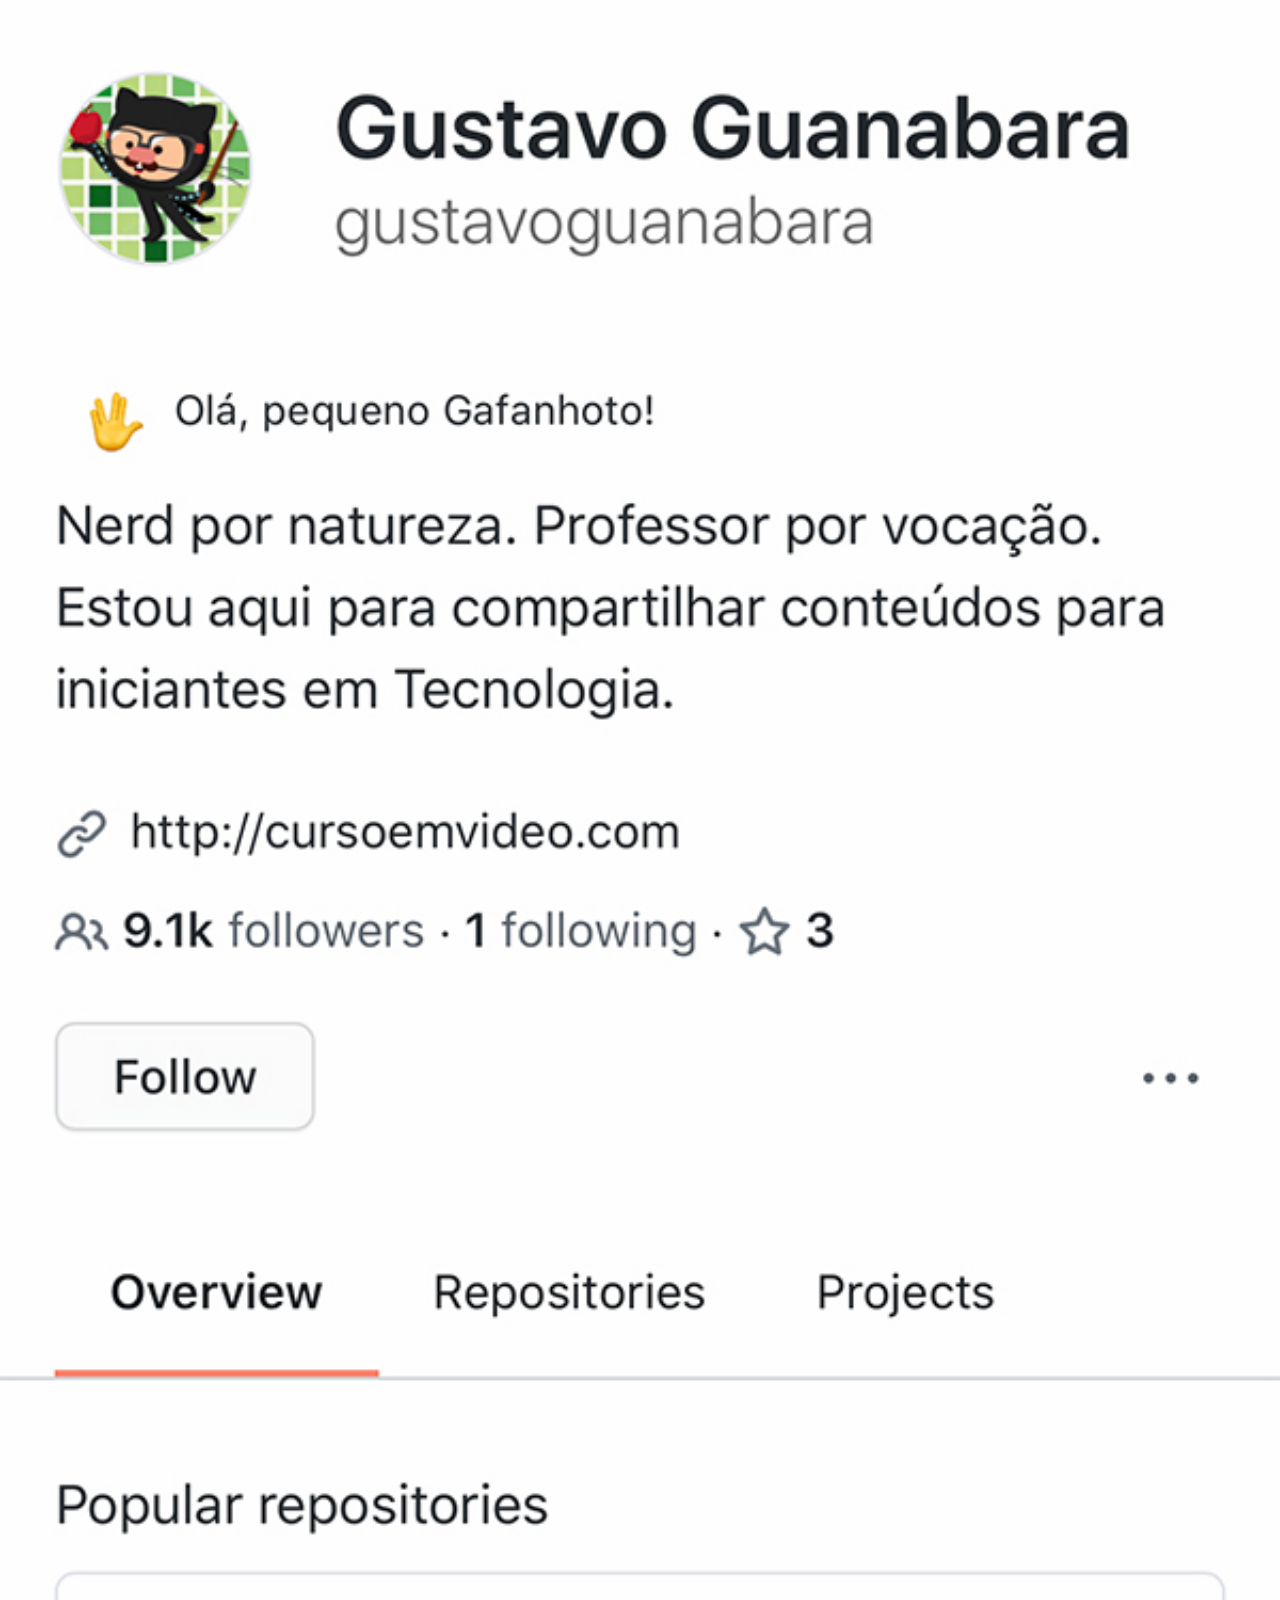
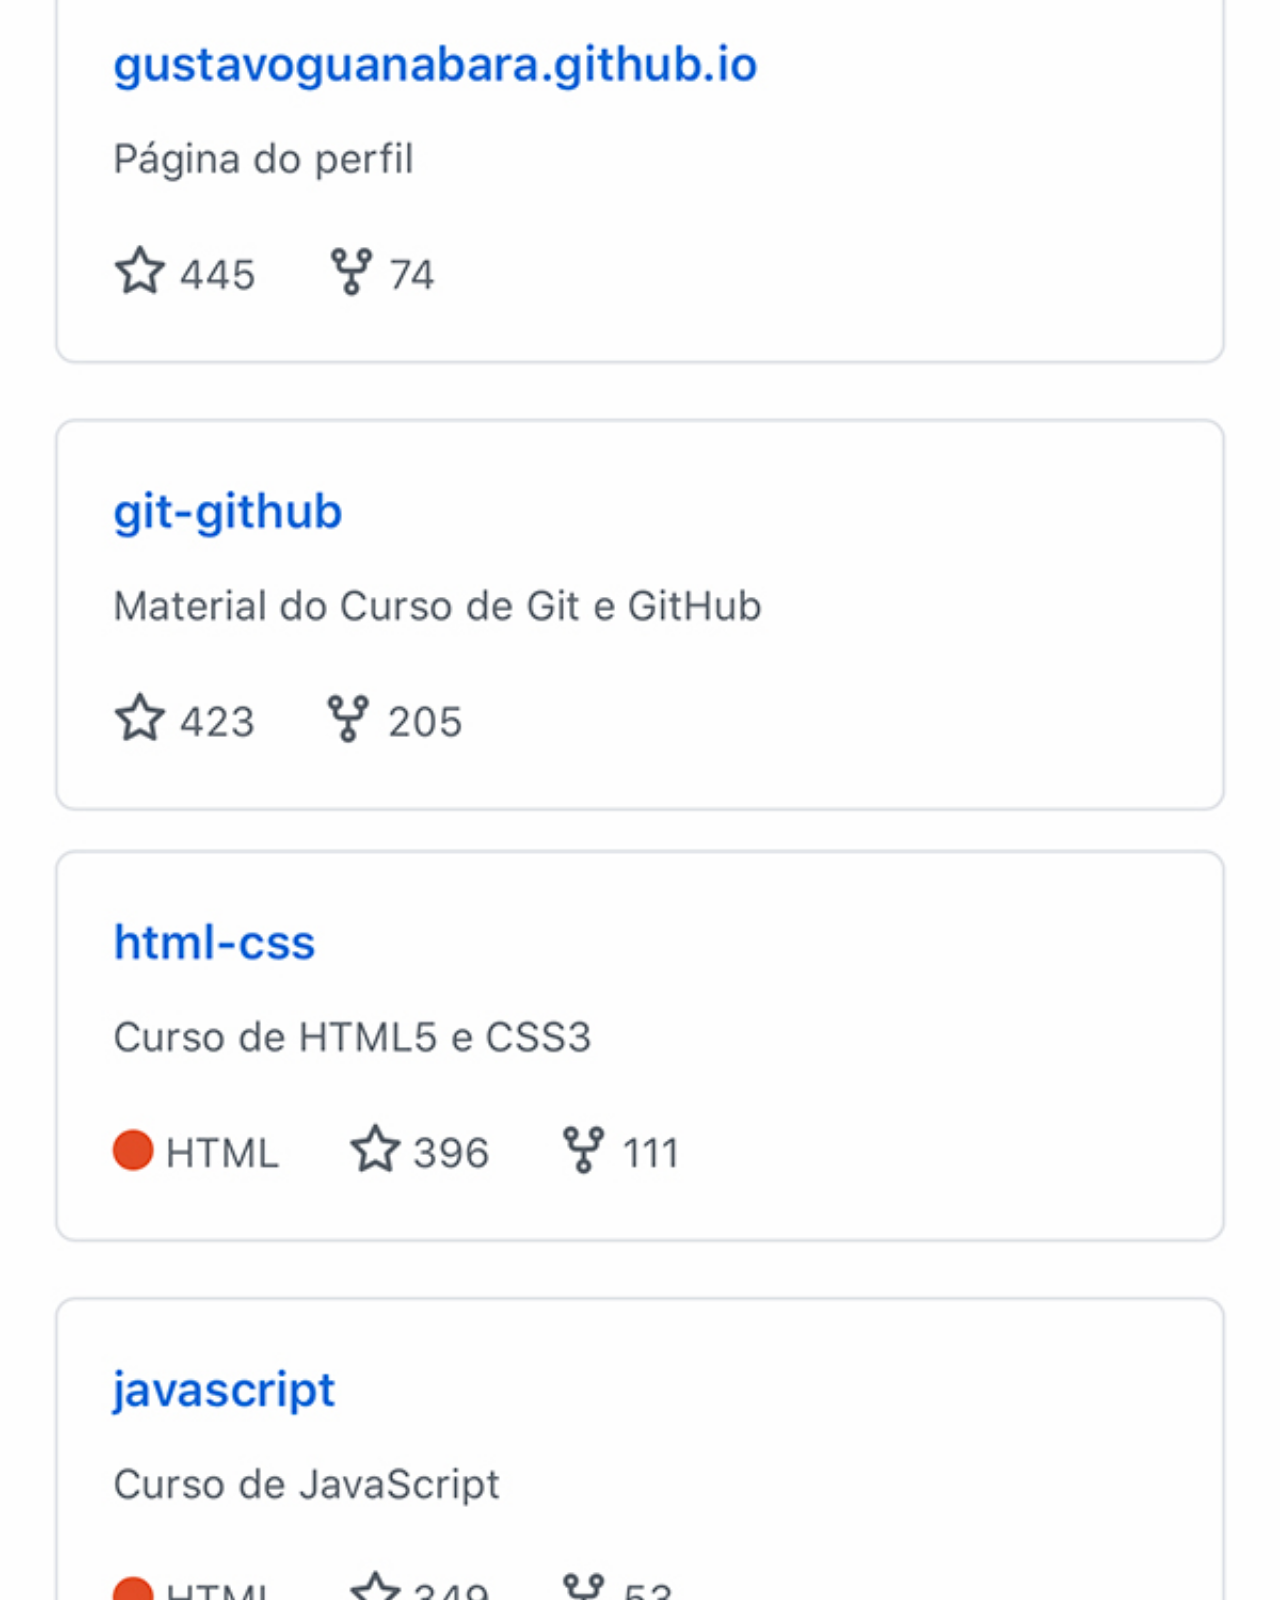
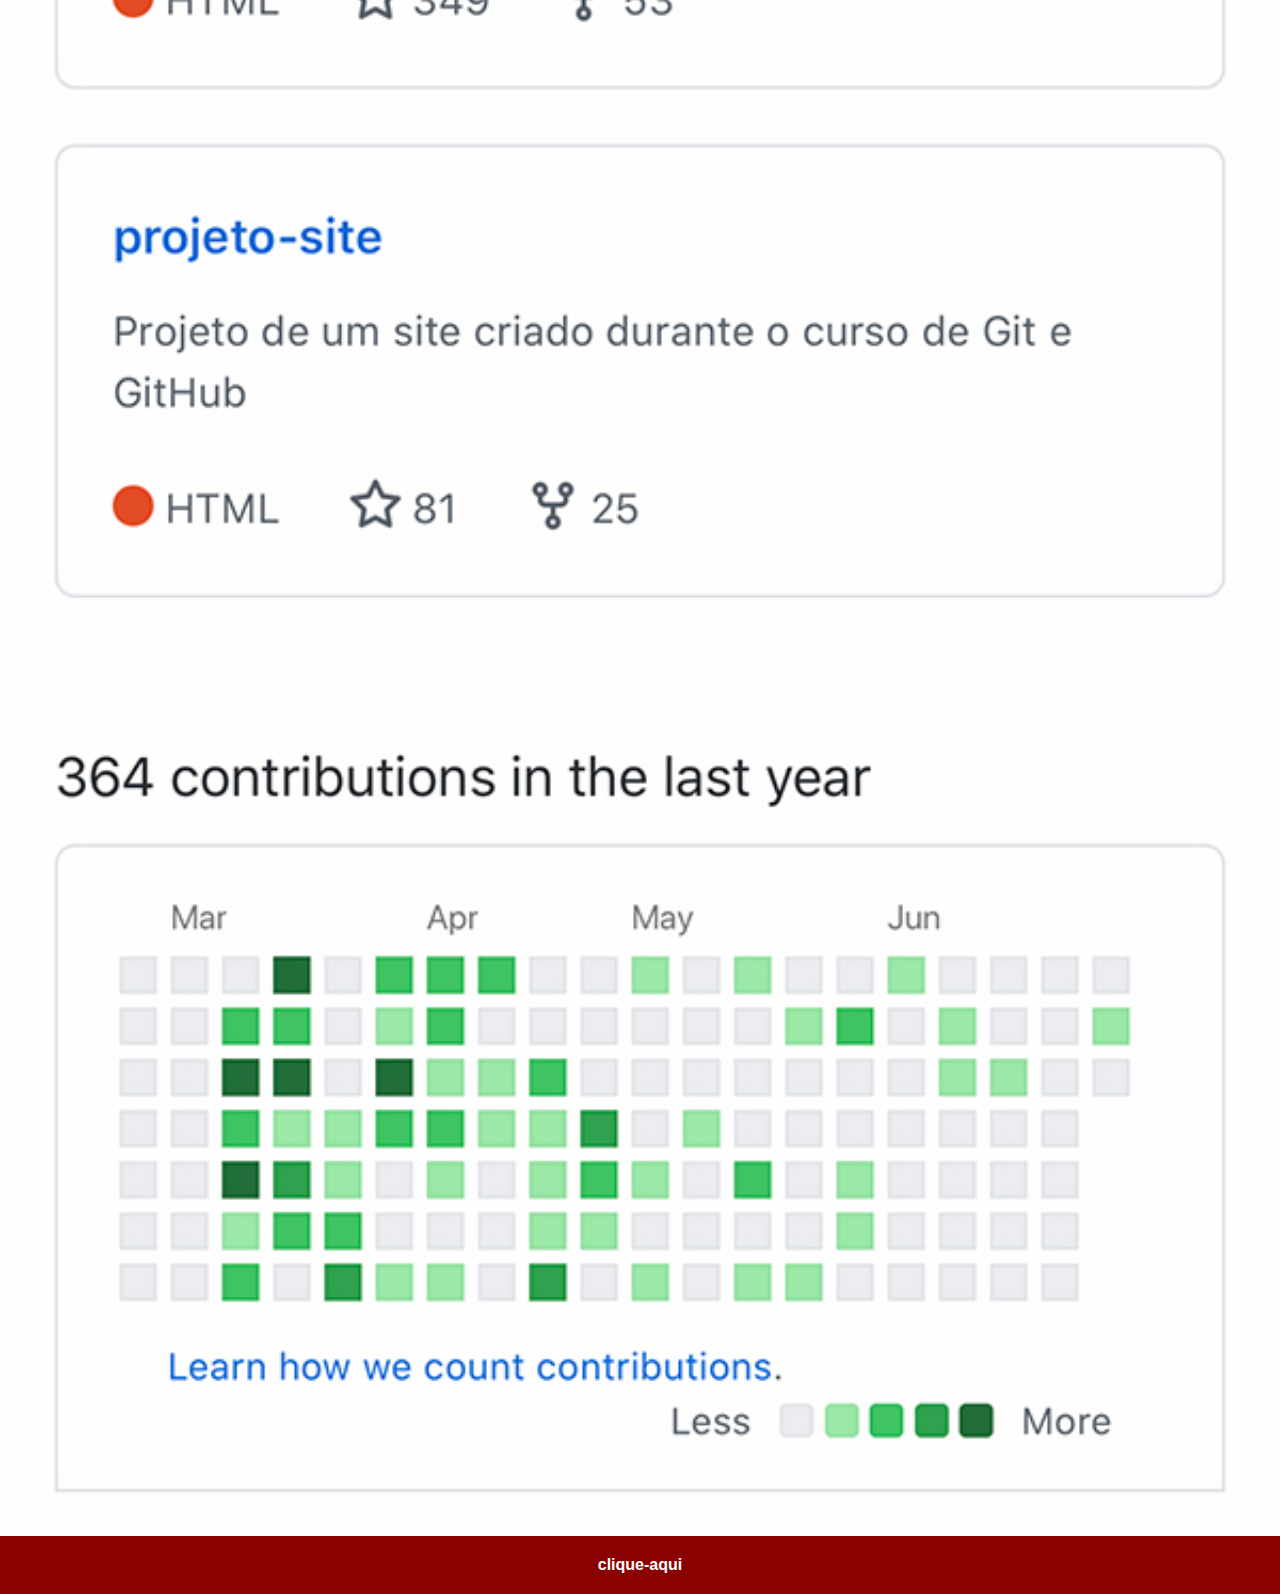
==== github.html @ c35d04c4 "redes socias" ====
<!DOCTYPE html>
<html lang="pt-br">
<head>
    <meta charset="UTF-8">
    <meta name="viewport" content="width=device-width, initial-scale=1.0">
    <title>youtube</title>
    <style>
        *{
        margin: 0px;
        padding: 0px;
        font-family: Arial, Helvetica, sans-serif;
        }

        ::-webkit-scrollbar {
            width: 0px;
            height: 0px;
        }
        img {
            width: 100vw;

        }

        a {
        display: block;
        color: white;
        background-color: darkred;
        padding: 20px;
        text-align: center;
        text-shadow: 2px 2px 2px 2px rgba(0, 0, 0, 0.316);
        font-weight: bolder;
        text-decoration: none;
        }

        a:hover {
            background-color: red;
            transition-duration: 1s;
            animation-duration: 2ms;
           
        }
    </style>
</head>
<body>
    <img src="./pacote-d013/imagens/tela-github.jpg" alt="youtube">
    <a href="https://www.youtube.com/@CursoemVideo" target="_blank">clique-aqui</a>
</body>
</html>
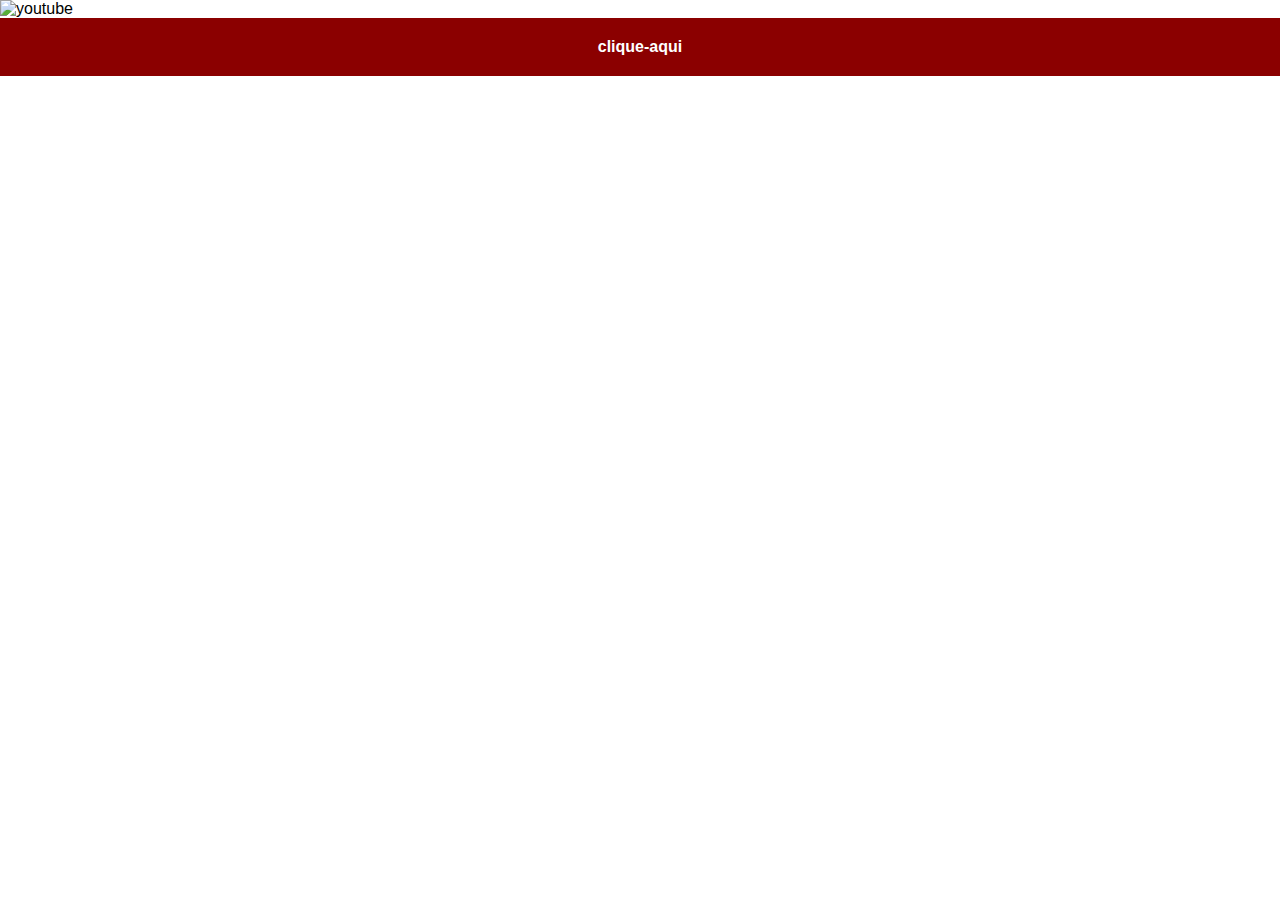
==== commit 3f0f5862: "github" ====
--- a/github.html
+++ b/github.html
@@ -26,7 +26,7 @@
         background-color: darkred;
         padding: 20px;
         text-align: center;
-        text-shadow: 2px 2px 2px 2px rgba(0, 0, 0, 0.316);
+        text-shadow: 2px 2px 2px 2px rgb(0, 0, 0);
         font-weight: bolder;
         text-decoration: none;
         }
@@ -40,7 +40,7 @@
     </style>
 </head>
 <body>
-    <img src="./pacote-d013/imagens/tela-github.jpg" alt="youtube">
-    <a href="https://www.youtube.com/@CursoemVideo" target="_blank">clique-aqui</a>
+    <img src="./pacote-d013/imagens/github.jpg" alt="youtube">
+    <a href="https://github.com/henriqueFgegunis" target="_blank">clique-aqui</a>
 </body>
 </html>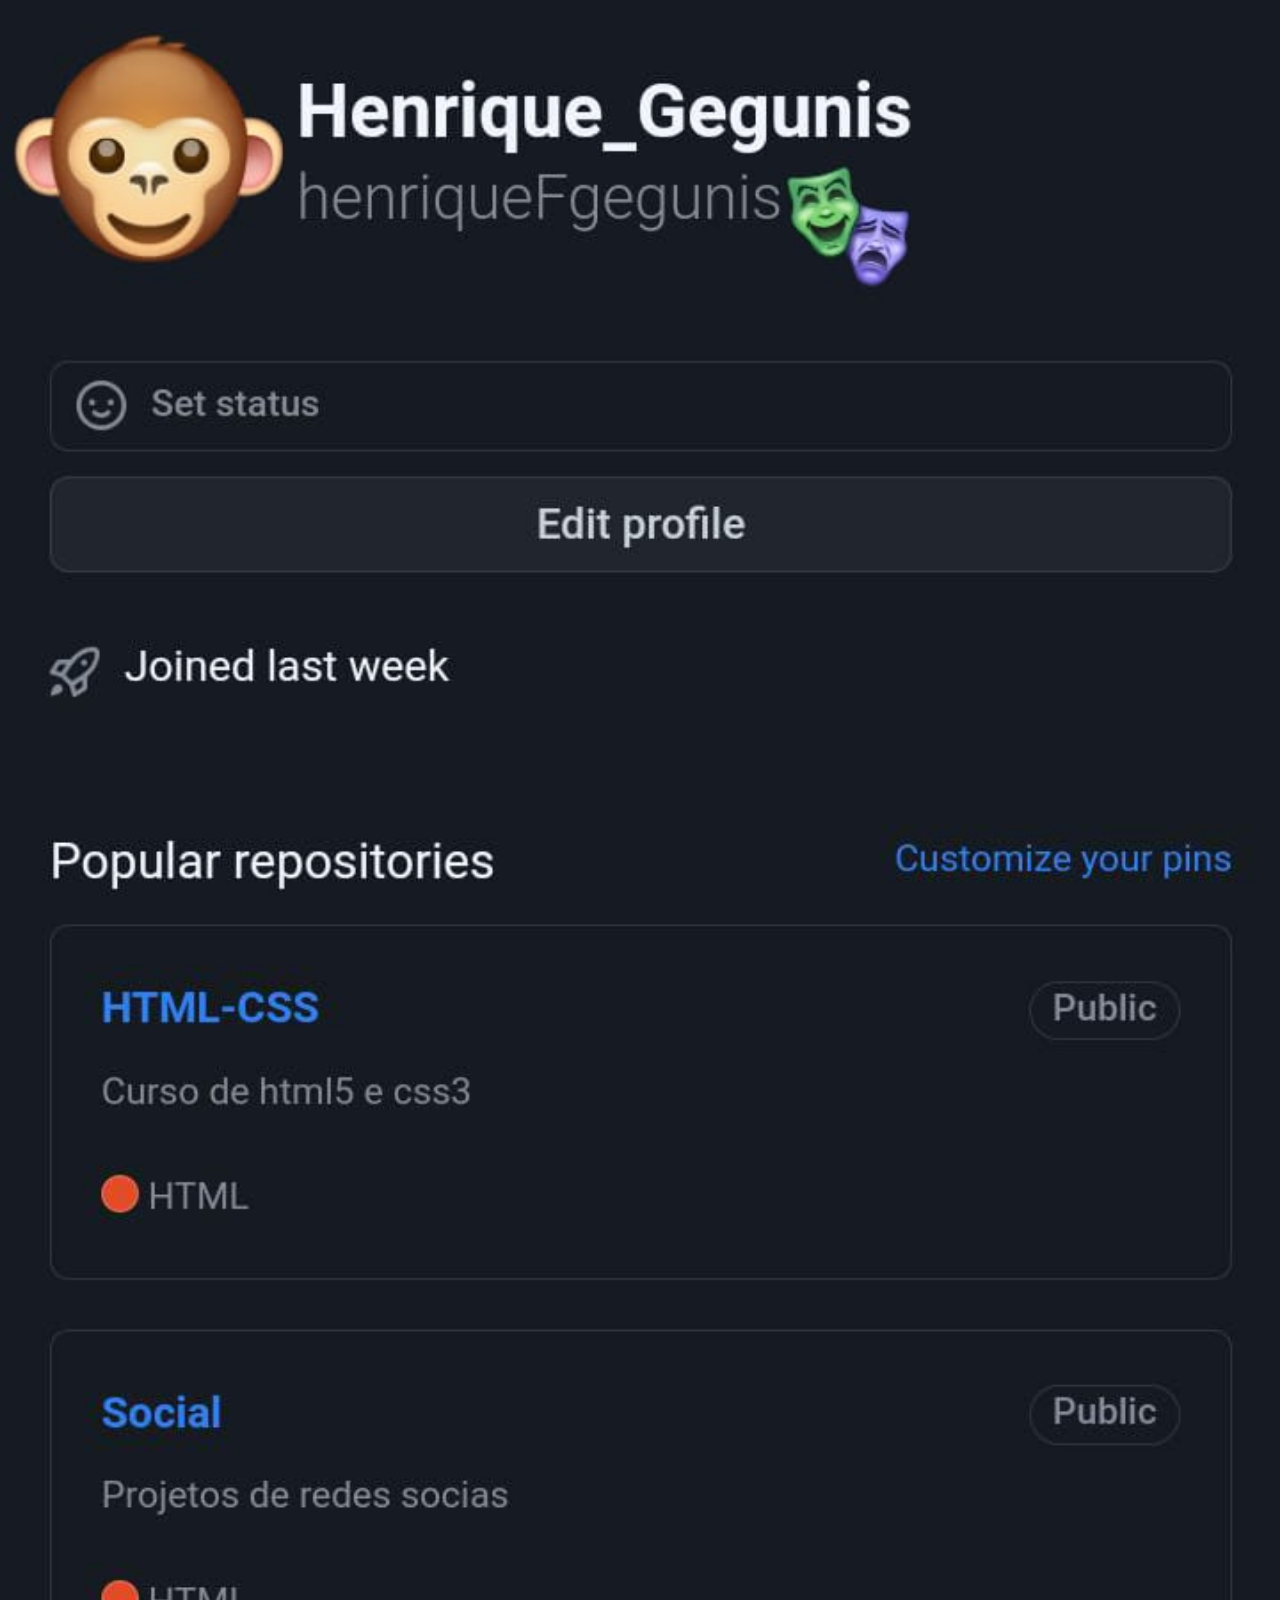
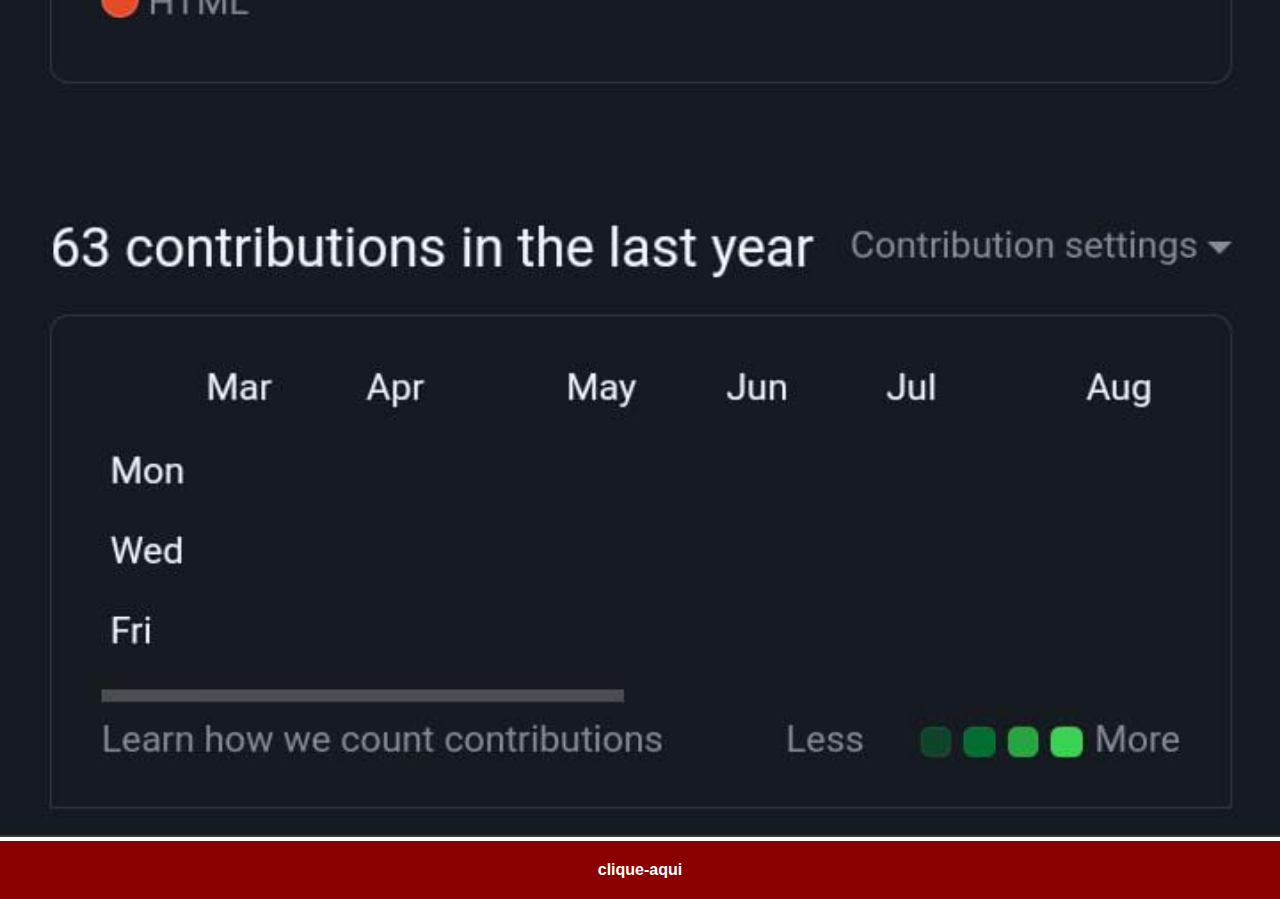
==== commit 164bd931: "dad" ====
--- a/github.html
+++ b/github.html
@@ -40,7 +40,7 @@
     </style>
 </head>
 <body>
-    <img src="./pacote-d013/imagens/github.jpg" alt="youtube">
+    <img src="./github.jpeg" alt="youtube">
     <a href="https://github.com/henriqueFgegunis" target="_blank">clique-aqui</a>
 </body>
 </html>